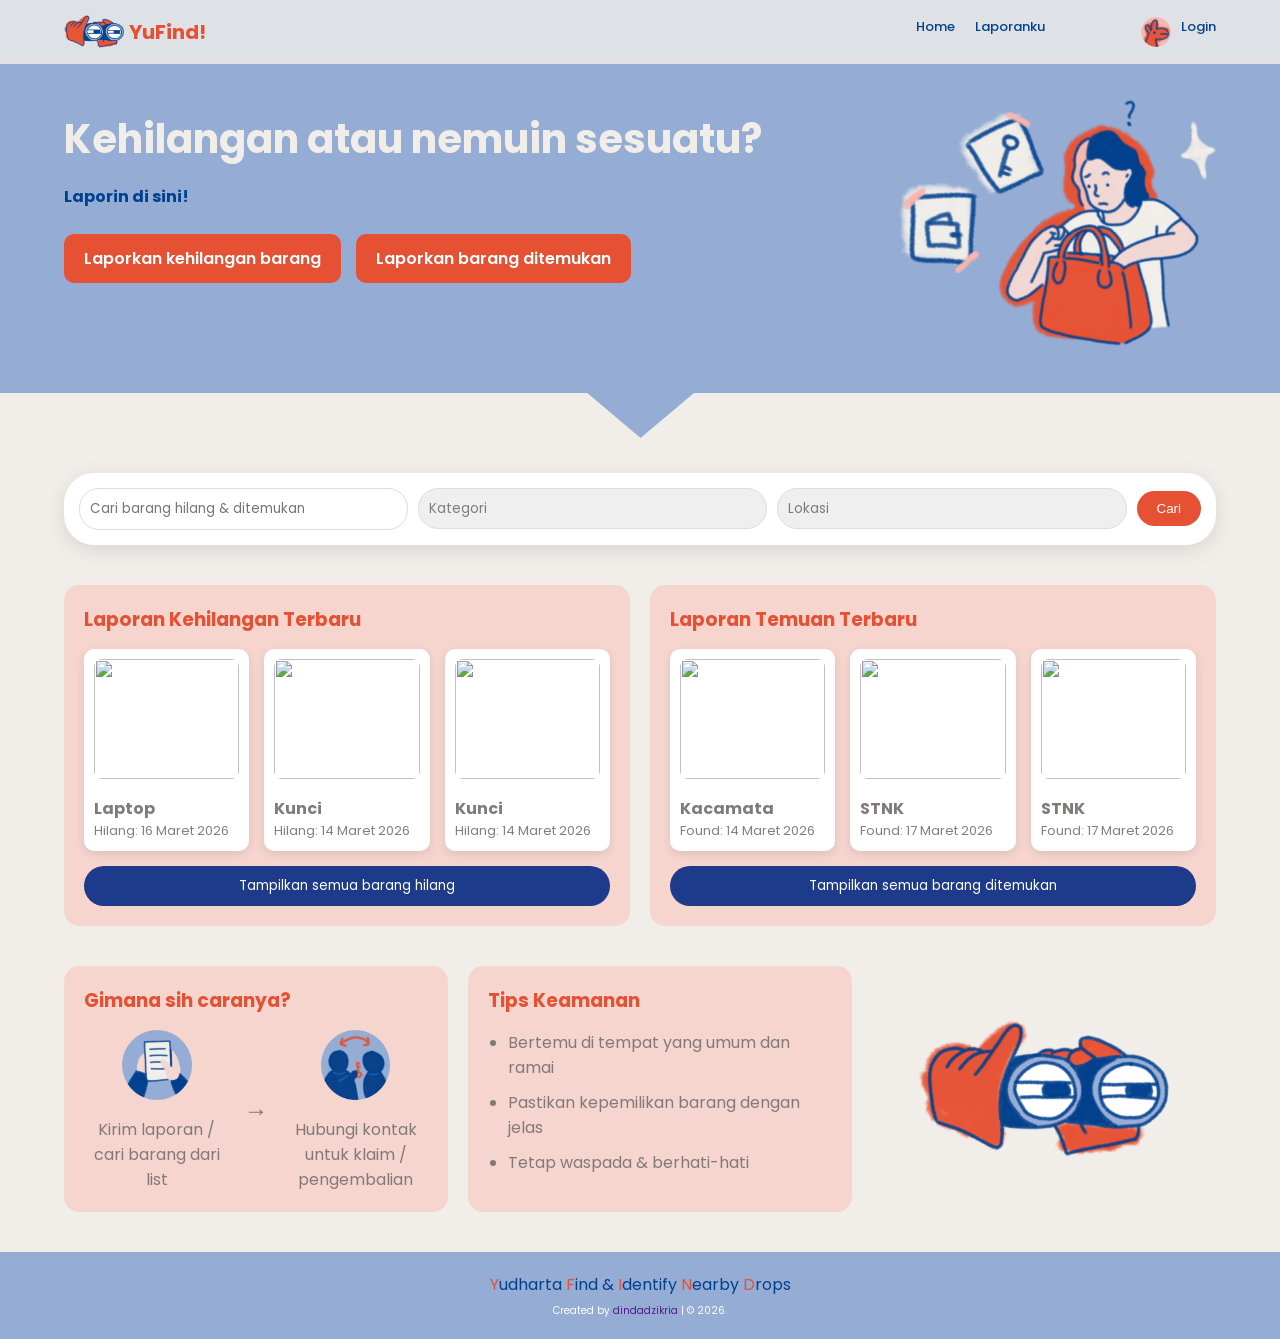
==== yufind/index.html @ 1ec73d1c "Add files via upload" ====
<!doctype html>
<html lang="id">
  <head>
    <meta charset="UTF-8" />
    <meta name="viewport" content="width=device-width, initial-scale=1.0" />
    <title>Yufind</title>

    <!-- Google Font -->
    <link
      href="https://fonts.googleapis.com/css2?family=Poppins:wght@300;400;600;700&display=swap"
      rel="stylesheet"
    />

    <!-- External CSS -->
    <link rel="stylesheet" href="css/style.css" />
  </head>
  <body>
    <!-- Navbar start -->
    <nav class="navbar">
      <div class="logo">
        <img src="img/logo.png" alt="YuFind!" />
        <span>YuFind!</span>
      </div>

      <div class="navbar-nav">
        <div class="nav-left">
          <a href="#home">Home</a>
          <a href="my-reports.html">Laporanku</a>
        </div>

        <div class="nav-right">
          <img src="img/loginpfp.png" alt="pfp" />
          <a href="login.html">Login</a>
        </div>
      </div>
    </nav>
    <!-- Navbar end -->

    <!-- HERO -->
    <section class="hero" id="home">
      <div class="container hero-wrapper">
        <div class="hero-text">
          <h1>Kehilangan atau nemuin sesuatu?</h1>
          <p>Laporin di sini!</p>

          <div class="hero-buttons">
            <a href="report-form.html" class="btn lost"
              >Laporkan kehilangan barang</a
            >
            <a href="report-form.html" class="btn found"
              >Laporkan barang ditemukan</a
            >
          </div>
        </div>

        <div class="hero-image">
          <img src="img/heroimage.png" alt="illustration" />
        </div>
      </div>
    </section>

    <div class="custom-shape-divider-top-1775707964">
      <svg
        data-name="Layer 1"
        xmlns="http://www.w3.org/2000/svg"
        viewBox="0 0 1200 120"
        preserveAspectRatio="none"
      >
        <path
          d="M649.97 0L550.03 0 599.91 54.12 649.97 0z"
          class="shape-fill"
        ></path>
      </svg>
    </div>

    <!-- SEARCH -->
    <section class="search container">
      <input type="text" placeholder="Cari barang hilang & ditemukan" />

      <select>
        <option value="" disabled selected>Kategori</option>
        <option value="lost">Hilang</option>
        <option value="found">Ditemukan</option>
      </select>

      <select>
        <option value="">Lokasi</option>
        <option value="uud">Gedung UUD 1945</option>
        <option value="nkri">Gedung NKRI</option>
        <option value="bti">Gedung BTI</option>
        <option value="nusantara">Gedung Nusantara</option>
        <option value="Parkiran">Parkiran</option>
        <option value="others">Area Lain</option>
      </select>

      <button>Cari</button>
    </section>

    <!-- PREVIEW -->
    <section class="preview container">
      <div class="box">
        <h3>Laporan Kehilangan Terbaru</h3>
        <div class="cards">
          <div class="card">
            <img src="https://via.placeholder.com/150" />
            <h4>Laptop</h4>
            <p>Hilang: 16 Maret 2026</p>
          </div>

          <div class="card">
            <img src="https://via.placeholder.com/150" />
            <h4>Kunci</h4>
            <p>Hilang: 14 Maret 2026</p>
          </div>

          <div class="card">
            <img src="https://via.placeholder.com/150" />
            <h4>Kunci</h4>
            <p>Hilang: 14 Maret 2026</p>
          </div>
        </div>

        <button class="small-btn">Tampilkan semua barang hilang</button>
      </div>

      <div class="box">
        <h3>Laporan Temuan Terbaru</h3>
        <div class="cards">
          <div class="card">
            <img src="https://via.placeholder.com/150" />
            <h4>Kacamata</h4>
            <p>Found: 14 Maret 2026</p>
          </div>

          <div class="card">
            <img src="https://via.placeholder.com/150" />
            <h4>STNK</h4>
            <p>Found: 17 Maret 2026</p>
          </div>

          <div class="card">
            <img src="https://via.placeholder.com/150" />
            <h4>STNK</h4>
            <p>Found: 17 Maret 2026</p>
          </div>
        </div>
        <button class="small-btn">Tampilkan semua barang ditemukan</button>
      </div>
    </section>

    <!-- HOW + TIPS + ILLUSTRATION WRAPPER -->
    <section class="bottom-section container">
      <!-- HOW -->
      <div class="how box">
        <h3>Gimana sih caranya?</h3>
        <div class="steps">
          <div class="step">
            <img src="img/caranya1.png" alt="" />
            <p>Kirim laporan / cari barang dari list</p>
          </div>

          <div class="arrow">→</div>

          <div class="step">
            <img src="img/caranya2.png" alt="" />
            <p>Hubungi kontak untuk klaim / pengembalian</p>
          </div>
        </div>
      </div>

      <!-- TIPS -->
      <div class="tips box">
        <h3>Tips Keamanan</h3>
        <ul>
          <li>Bertemu di tempat yang umum dan ramai</li>
          <li>Pastikan kepemilikan barang dengan jelas</li>
          <li>Tetap waspada & berhati-hati</li>
        </ul>
      </div>

      <!-- ILLUSTRATION -->
      <div class="illustration">
        <img src="img/ilustrasi.png" alt="YuFind!" />
      </div>
    </section>

    <footer>
      <div class="endtitle">
        <p>
          <span>Y</span>udharta <span>F</span>ind & <span>I</span>dentify
          <span>N</span>earby <span>D</span>rops
        </p>
      </div>

      <div class="credit">
        <p>Created by <a href="">dindadzikria</a> | &copy; 2026.</p>
      </div>
    </footer>
  </body>
</html>
---- yufind/css/style.css ----
:root {
  --primary: #95add4;
  --bg: #f1eee9;
  --other: #e65033;
  --dark: #01408d;
  --text: #807a78;
  --white: #fff;
}

/* RESET */
* {
  margin: 0;
  padding: 0;
  box-sizing: border-box;
  text-decoration: none;
}

/* BASE */
body {
  font-family: "Poppins", sans-serif;
  background-color: var(--bg);
  color: var(--text);
}

.container {
  width: 90%;
  max-width: 1200px;
  margin: auto;
}

/* ================= NAVBAR ================= */
.navbar {
  display: flex;
  justify-content: space-between;
  align-items: center;
  padding: 15px 5%;
  position: fixed;
  top: 0;
  left: 0;
  right: 0;
  z-index: 9999;
  background-color: rgba(241, 238, 233, 0.8);
  border-bottom: 1px solid #f5dfdc;
}

.logo {
  display: flex;
  align-items: center;
  gap: 5px;
}

.logo img {
  width: 60px;
  height: 33px;
  object-fit: contain;
}

.logo span {
  font-weight: 700;
  color: var(--other);
  font-size: 20px;
}

.navbar-nav {
  display: flex;
  align-items: center;
  justify-content: space-between;
  width: 300px;
  font-size: small;
}

/* kiri */
.nav-left {
  display: flex;
  gap: 20px;
}

/* kanan */
.nav-right {
  display: flex;
  align-items: center;
  gap: 10px;
}

.navbar-nav a {
  color: var(--dark);
  font-weight: 500;
}

.navbar-nav img {
  width: 30px;
  height: 30px;
  border-radius: 50%;
  object-fit: cover;
}

.navbar .navbar-nav a:hover {
  color: var(--primary);
}

.navbar .navbar-nav a::after {
  content: "";
  display: block;
  padding-bottom: 0.5rem;
  border-bottom: 0.1rem solid var(--primary);
  transform: scaleX(0);
  transition: 0.2s linear;
}

.navbar .navbar-nav a:hover::after {
  transform: scaleX(0.5);
}

.navbar .navbar-extra a {
  color: #fff;
  margin: 0 0.5rem;
}

.navbar .navbar-extra a:hover {
  color: var(--primary);
}

/* ================= HERO ================= */
.hero {
  background: var(--primary);
  padding: 60px 0;
  position: relative;
}

.hero-wrapper {
  display: flex;
  align-items: center;
  justify-content: space-between;
}

.hero-text h1 {
  font-size: 40px;
  color: var(--bg);
}

.hero-text p {
  margin: 15px 0 25px;
  color: var(--dark);
  font-weight: 700;
}

.hero-buttons {
  display: flex;
  gap: 15px;
}

.btn {
  padding: 12px 20px;
  border-radius: 10px;
  background: var(--other);
  color: var(--white);
  font-weight: 600;
  transition: 0.3s;
}

.btn:hover {
  transform: translateY(-2px);
  opacity: 0.9;
}

.hero-image img {
  width: 320px;
  margin-top: 40px;
  margin-bottom: -20px;
  max-width: 100%;
  object-fit: contain;
}

/* ================= DIVIDER ================= */
.custom-shape-divider-top-1775707964 {
  position: relative;
  top: 0;
  left: 0;
  width: 100%;
  overflow: hidden;
  line-height: 0;
}

.custom-shape-divider-top-1775707964 svg {
  position: relative;
  display: block;
  width: calc(100% + 1.3px);
  height: 100px;
}

.custom-shape-divider-top-1775707964 .shape-fill {
  fill: #95add4;
}

/* ================= SEARCH ================= */
.search {
  margin-top: -20px;
  position: relative;
  z-index: 10;
  background: var(--white);
  padding: 15px;
  border-radius: 30px;
  display: flex;
  gap: 10px;
  align-items: center;
  box-shadow: 0 5px 20px rgba(0, 0, 0, 0.1);
}

.search input,
.search select {
  padding: 10px;
  border-radius: 20px;
  border: 1px solid #ddd;
  flex: 1;
  font-family: "Poppins", sans-serif;
  color: var(--text);
}

.search button {
  padding: 10px 20px;
  background: var(--other);
  color: white;
  border-radius: 20px;
  cursor: pointer;
  border: none;
}

.search select {
  appearance: none;
  padding-right: 30px;
}

/* ================= PREVIEW ================= */
.preview {
  display: flex;
  gap: 20px;
  margin-top: 40px;
}

.box {
  background: #f6d5cf;
  padding: 20px;
  border-radius: 15px;
  flex: 1;
}

.box h3 {
  margin-bottom: 15px;
  color: var(--other);
}

/* ================= CARDS ================= */
.cards {
  display: flex;
  gap: 15px;
  flex-wrap: wrap;
}

.card {
  background: var(--white);
  border-radius: 10px;
  padding: 10px;
  width: calc(33.333% - 10px);
  box-shadow: 0 3px 10px rgba(0, 0, 0, 0.1);
  transition: 0.3s;
}

.card:hover {
  transform: translateY(-5px);
}

.card img {
  width: 100%;
  height: 120px;
  object-fit: cover;
  border-radius: 8px;
}

.card h4 {
  margin-top: 10px;
  font-size: 16px;
}

.card p {
  font-size: 13px;
  color: gray;
}

/* ================= BUTTON ================= */
.small-btn {
  margin-top: 15px;
  padding: 10px;
  background: #1e3a8a;
  color: white;
  border-radius: 20px;
  width: 100%;
  border: none;
  font-family: "Poppins", sans-serif;
}

.small-btn:hover {
  color: #95add4;
}

/* ================= BOTTOM SECTION ================= */
.bottom-section {
  display: flex;
  gap: 20px;
  margin-top: 40px;
}

.bottom-section > * {
  flex: 1;
}

/* HOW */
.how .steps {
  display: flex;
  align-items: center;
  justify-content: space-between;
  gap: 15px;
  margin-top: 15px;
}

.step {
  text-align: center;
  flex: 1;
}

.step img {
  width: 70px;
  height: 70px;
  object-fit: contain;
  margin-bottom: 10px;
}

.arrow {
  font-size: 24px;
  font-weight: bold;
}

/* TIPS */
.tips ul {
  margin-top: 15px;
  padding-left: 20px;
}

.tips li {
  margin-bottom: 10px;
}

/* ILLUSTRATION */
.illustration {
  display: flex;
  align-items: center;
  justify-content: center;
}

.illustration img {
  width: 250px;
  object-fit: contain;
}

/* ================= FOOTER ================= */
footer {
  text-align: center;
  padding: 20px;
  background: var(--primary);
  color: white;
  margin-top: 40px;
}
.endtitle {
  margin-bottom: 6px;
  color: var(--dark);
}
.endtitle span {
  color: var(--other);
}
.credit p {
  color: white;
  font-size: 10px;
}

/* ================= RESPONSIVE ================= */
@media (max-width: 768px) {
  .hero-wrapper {
    flex-direction: column;
    text-align: center;
  }

  .preview {
    flex-direction: column;
  }

  .card {
    width: 100%;
  }

  .search {
    flex-direction: column;
  }

  .bottom-section {
    flex-direction: column;
  }

  .how .steps {
    flex-direction: column;
  }

  .arrow {
    display: none;
  }
}
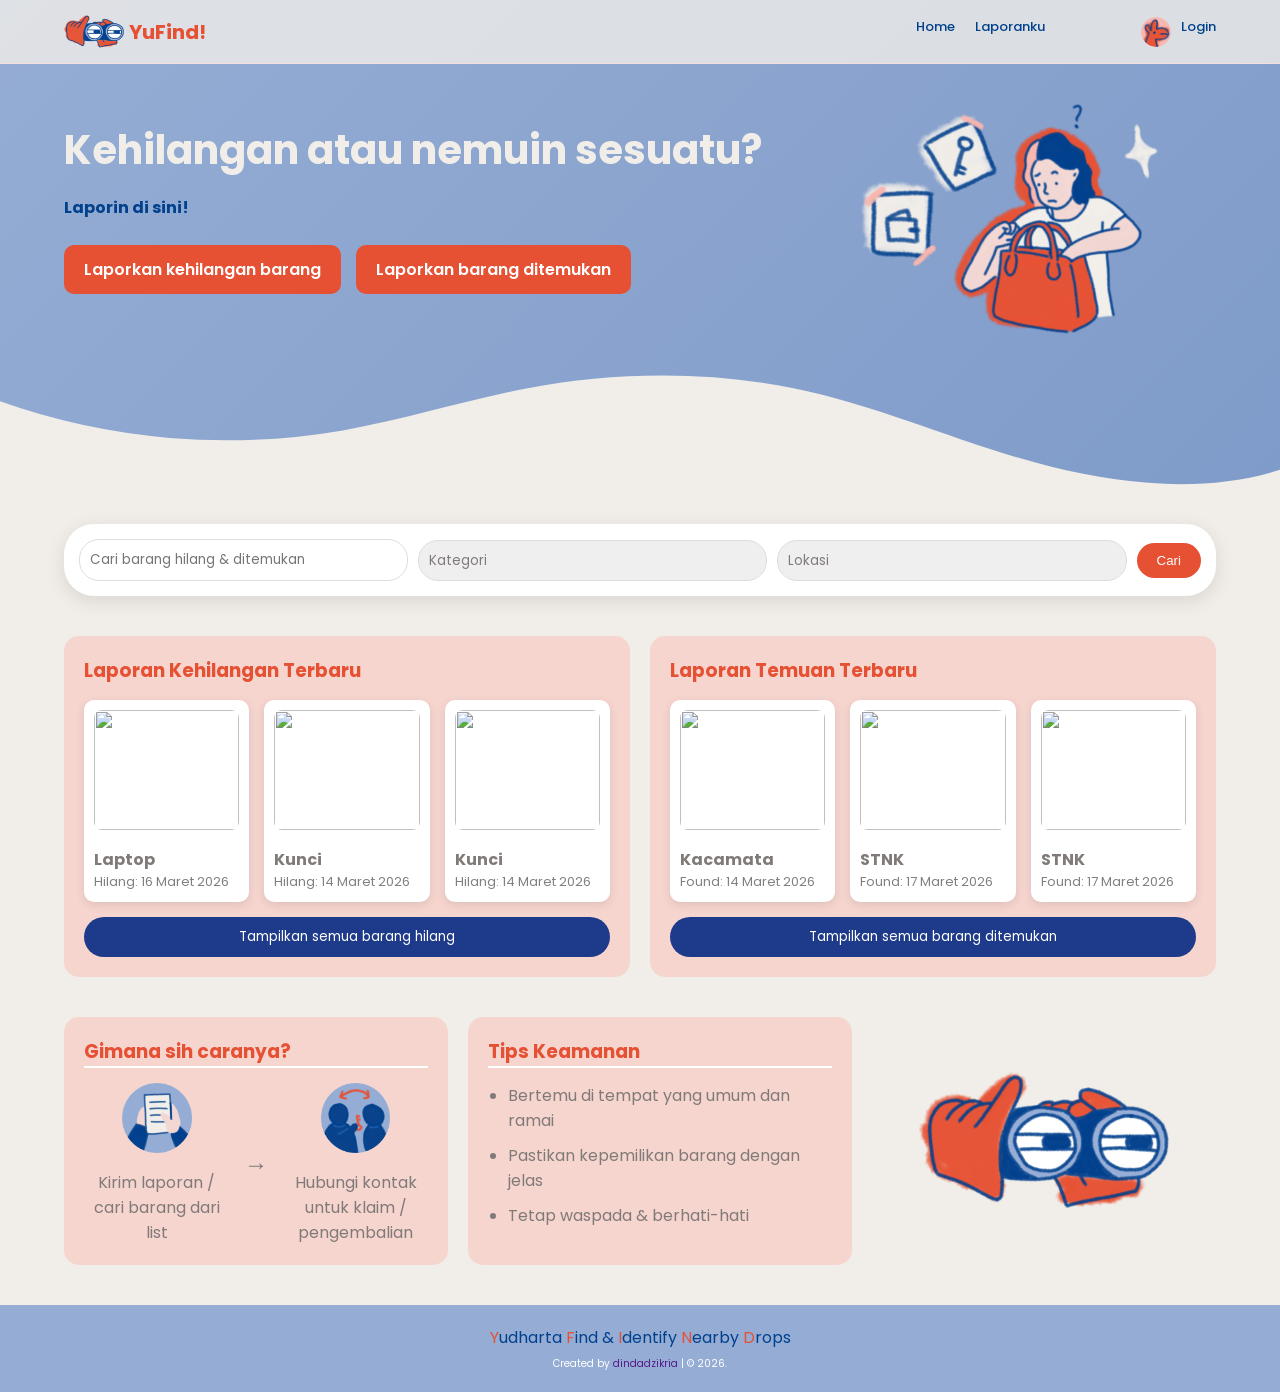
==== commit eac63af5: "Add files via upload" ====
--- a/yufind/index.html
+++ b/yufind/index.html
@@ -3,15 +3,13 @@
   <head>
     <meta charset="UTF-8" />
     <meta name="viewport" content="width=device-width, initial-scale=1.0" />
-    <title>Yufind</title>
-
-    <!-- Google Font -->
+    <title>Yufind!</title>
+
     <link
       href="https://fonts.googleapis.com/css2?family=Poppins:wght@300;400;600;700&display=swap"
       rel="stylesheet"
     />
 
-    <!-- External CSS -->
     <link rel="stylesheet" href="css/style.css" />
   </head>
   <body>
@@ -19,7 +17,7 @@
     <nav class="navbar">
       <div class="logo">
         <img src="img/logo.png" alt="YuFind!" />
-        <span>YuFind!</span>
+        <a href="index.html">YuFind!</a>
       </div>
 
       <div class="navbar-nav">
@@ -30,7 +28,7 @@
 
         <div class="nav-right">
           <img src="img/loginpfp.png" alt="pfp" />
-          <a href="login.html">Login</a>
+          <a href="pages/login.html">Login</a>
         </div>
       </div>
     </nav>
@@ -44,12 +42,12 @@
           <p>Laporin di sini!</p>
 
           <div class="hero-buttons">
-            <a href="report-form.html" class="btn lost"
-              >Laporkan kehilangan barang</a
-            >
-            <a href="report-form.html" class="btn found"
-              >Laporkan barang ditemukan</a
-            >
+            <a href="pages/report-form.html?type=lost" class="btn lost"
+              >Laporkan kehilangan barang
+            </a>
+            <a href="pages/report-form.html?type=found" class="btn found"
+              >Laporkan barang ditemukan
+            </a>
           </div>
         </div>
 
@@ -57,43 +55,48 @@
           <img src="img/heroimage.png" alt="illustration" />
         </div>
       </div>
-    </section>
-
-    <div class="custom-shape-divider-top-1775707964">
-      <svg
-        data-name="Layer 1"
-        xmlns="http://www.w3.org/2000/svg"
-        viewBox="0 0 1200 120"
-        preserveAspectRatio="none"
-      >
-        <path
-          d="M649.97 0L550.03 0 599.91 54.12 649.97 0z"
-          class="shape-fill"
-        ></path>
-      </svg>
-    </div>
+
+      <!-- section -->
+      <div class="custom-shape-divider-bottom-1776860320">
+        <svg
+          data-name="Layer 1"
+          xmlns="http://www.w3.org/2000/svg"
+          viewBox="0 0 1200 120"
+          preserveAspectRatio="none"
+        >
+          <path
+            d="M985.66,92.83C906.67,72,823.78,31,743.84,14.19c-82.26-17.34-168.06-16.33-250.45.39-57.84,11.73-114,31.07-172,41.86A600.21,600.21,0,0,1,0,27.35V120H1200V95.8C1132.19,118.92,1055.71,111.31,985.66,92.83Z"
+            class="shape-fill"
+          ></path>
+        </svg>
+      </div>
+    </section>
 
     <!-- SEARCH -->
     <section class="search container">
-      <input type="text" placeholder="Cari barang hilang & ditemukan" />
-
-      <select>
-        <option value="" disabled selected>Kategori</option>
+      <input
+        type="text"
+        id="keyword"
+        placeholder="Cari barang hilang & ditemukan"
+      />
+
+      <select id="kategori">
+        <option value="">Kategori</option>
         <option value="lost">Hilang</option>
         <option value="found">Ditemukan</option>
       </select>
 
-      <select>
+      <select id="lokasi">
         <option value="">Lokasi</option>
         <option value="uud">Gedung UUD 1945</option>
         <option value="nkri">Gedung NKRI</option>
         <option value="bti">Gedung BTI</option>
         <option value="nusantara">Gedung Nusantara</option>
-        <option value="Parkiran">Parkiran</option>
+        <option value="parkiran">Parkiran</option>
         <option value="others">Area Lain</option>
       </select>
 
-      <button>Cari</button>
+      <button id="btnCari" type="button">Cari</button>
     </section>
 
     <!-- PREVIEW -->
@@ -197,4 +200,5 @@
       </div>
     </footer>
   </body>
+  <script src="js/script.js"></script>
 </html>
--- a/yufind/css/style.css
+++ b/yufind/css/style.css
@@ -55,7 +55,7 @@
   object-fit: contain;
 }
 
-.logo span {
+.logo a {
   font-weight: 700;
   color: var(--other);
   font-size: 20px;
@@ -122,15 +122,22 @@
 
 /* ================= HERO ================= */
 .hero {
-  background: var(--primary);
-  padding: 60px 0;
+  background: linear-gradient(135deg, #95add4, #7f9bc9);
+  padding: 120px 0 200px;
   position: relative;
+  overflow: hidden;
 }
 
 .hero-wrapper {
   display: flex;
   align-items: center;
   justify-content: space-between;
+  position: relative;
+}
+
+.hero-text {
+  position: relative;
+  z-index: 3;
 }
 
 .hero-text h1 {
@@ -163,40 +170,45 @@
   opacity: 0.9;
 }
 
+.hero-image {
+  position: absolute;
+  right: 5%;
+  bottom: -40px;
+  z-index: 3;
+}
+
 .hero-image img {
-  width: 320px;
-  margin-top: 40px;
-  margin-bottom: -20px;
-  max-width: 100%;
-  object-fit: contain;
+  width: 300px;
+  display: block;
 }
 
 /* ================= DIVIDER ================= */
-.custom-shape-divider-top-1775707964 {
-  position: relative;
-  top: 0;
+.custom-shape-divider-bottom-1776860320 {
+  position: absolute;
+  bottom: 0px;
   left: 0;
   width: 100%;
   overflow: hidden;
   line-height: 0;
-}
-
-.custom-shape-divider-top-1775707964 svg {
-  position: relative;
+  z-index: 1;
+}
+
+.custom-shape-divider-bottom-1776860320 svg {
   display: block;
-  width: calc(100% + 1.3px);
-  height: 100px;
-}
-
-.custom-shape-divider-top-1775707964 .shape-fill {
-  fill: #95add4;
+  width: 100%;
+  height: 120px;
+  transform: none;
+}
+
+.custom-shape-divider-bottom-1776860320 .shape-fill {
+  fill: var(--bg);
 }
 
 /* ================= SEARCH ================= */
 .search {
-  margin-top: -20px;
+  margin-top: 30px;
   position: relative;
-  z-index: 10;
+  z-index: 5;
   background: var(--white);
   padding: 15px;
   border-radius: 30px;
@@ -339,6 +351,10 @@
   font-weight: bold;
 }
 
+.how h3 {
+  border-bottom: 2px solid #fff;
+}
+
 /* TIPS */
 .tips ul {
   margin-top: 15px;
@@ -347,6 +363,10 @@
 
 .tips li {
   margin-bottom: 10px;
+}
+
+.tips h3 {
+  border-bottom: 2px solid #fff;
 }
 
 /* ILLUSTRATION */
@@ -412,3 +432,184 @@
     display: none;
   }
 }
+
+/* ================= AUTH (LOGIN & REGISTER) ================= */
+.auth {
+  display: flex;
+  justify-content: center;
+  align-items: center;
+  min-height: 100vh;
+  padding-top: 100px;
+  background: #f6d5cf;
+}
+
+.auth::before {
+  content: "";
+  position: absolute;
+  width: 300px;
+  height: 300px;
+  background: #e65033;
+  border-radius: 50%;
+  top: -80px;
+  left: -80px;
+  opacity: 0.2;
+}
+
+.auth::after {
+  content: "";
+  position: absolute;
+  width: 250px;
+  height: 250px;
+  background: #01408d;
+  border-radius: 50%;
+  bottom: -80px;
+  right: -80px;
+  opacity: 0.2;
+}
+
+.auth-container {
+  background: var(--white);
+  padding: 30px;
+  border-radius: 15px;
+  width: 100%;
+  max-width: 400px;
+  box-shadow: 0 5px 25px rgba(0, 0, 0, 0.1);
+  text-align: center;
+}
+
+.auth-container h2 {
+  margin-bottom: 20px;
+  color: var(--dark);
+}
+
+.input-group {
+  text-align: left;
+  margin-bottom: 15px;
+}
+
+.input-group label {
+  font-size: 14px;
+  font-weight: 500;
+  color: var(--dark);
+}
+
+.input-group input {
+  width: 100%;
+  padding: 10px;
+  margin-top: 5px;
+  border-radius: 10px;
+  border: 1px solid #ddd;
+  font-family: "Poppins", sans-serif;
+}
+
+.btn-auth {
+  width: 100%;
+  padding: 12px;
+  margin-top: 10px;
+  background: var(--other);
+  color: white;
+  border: none;
+  border-radius: 10px;
+  font-weight: 600;
+  cursor: pointer;
+  transition: 0.3s;
+}
+
+.btn-auth:hover {
+  opacity: 0.9;
+  transform: translateY(-2px);
+}
+
+.auth-switch {
+  margin-top: 15px;
+  font-size: 14px;
+}
+
+.auth-switch a {
+  color: var(--other);
+  font-weight: 600;
+}
+
+.auth-container.register h2 {
+  color: var(--other);
+}
+
+/* ================= FORM PAGE ================= */
+.form-section {
+  margin-top: 120px;
+  margin-bottom: 50px;
+}
+
+.form-section h2 {
+  text-align: center;
+  margin-bottom: 25px;
+  color: var(--dark);
+}
+
+.report-form {
+  background: white;
+  padding: 25px;
+  border-radius: 15px;
+  box-shadow: 0 5px 20px rgba(0, 0, 0, 0.1);
+}
+
+/* group */
+.form-group {
+  display: flex;
+  flex-direction: column;
+  margin-bottom: 15px;
+}
+
+.form-group label {
+  margin-bottom: 5px;
+  font-weight: 500;
+}
+
+.form-group input,
+.form-group textarea,
+.form-group select {
+  padding: 10px;
+  border-radius: 10px;
+  border: 1px solid #ddd;
+  font-family: "Poppins", sans-serif;
+}
+
+textarea {
+  resize: none;
+  height: 100px;
+}
+
+/* row (lokasi + tanggal) */
+.form-row {
+  display: flex;
+  gap: 15px;
+}
+
+.form-row .form-group {
+  flex: 1;
+}
+
+/* button */
+.submit-btn {
+  width: 100%;
+  padding: 12px;
+  background: var(--other);
+  color: white;
+  border: none;
+  border-radius: 10px;
+  font-weight: 600;
+  cursor: pointer;
+  transition: 0.3s;
+}
+
+.submit-btn:hover {
+  opacity: 0.9;
+  transform: translateY(-2px);
+}
+
+/* responsive */
+@media (max-width: 768px) {
+  .form-row {
+    flex-direction: column;
+  }
+}
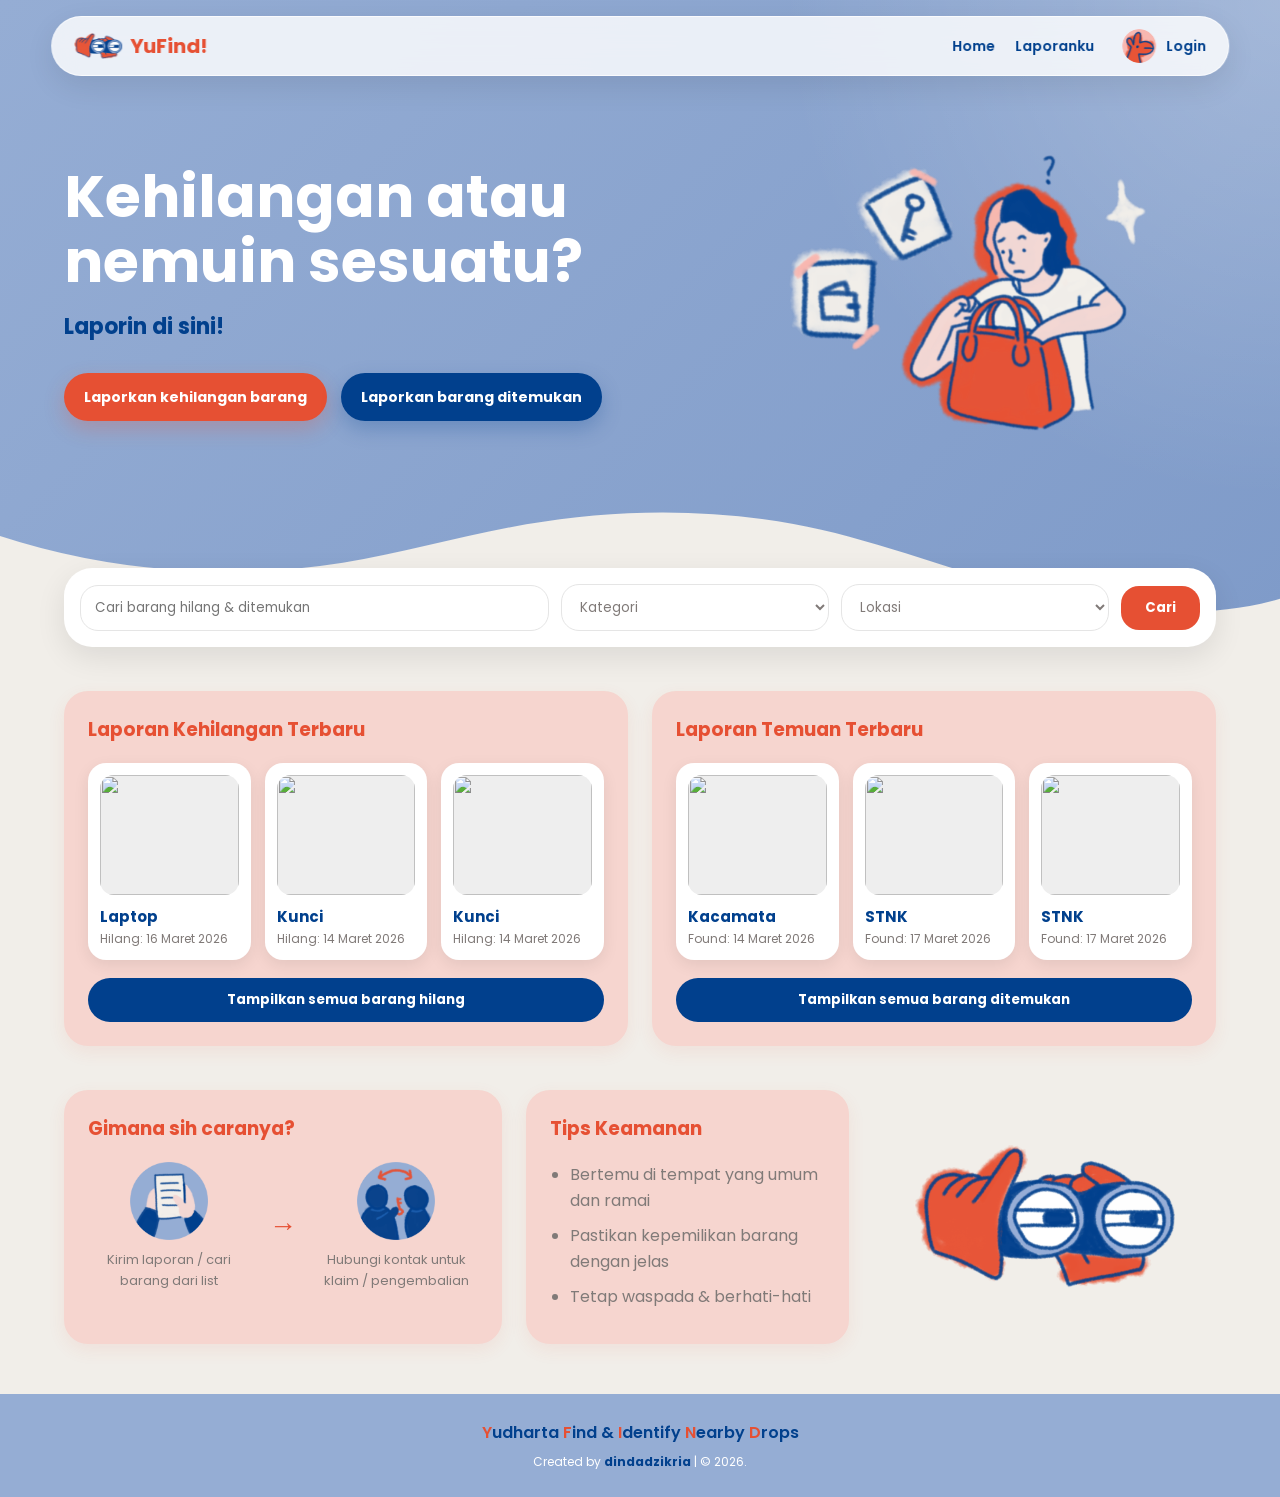
==== commit 5e477d0c: "Add files via upload" ====
--- a/yufind/index.html
+++ b/yufind/index.html
@@ -14,24 +14,8 @@
   </head>
   <body>
     <!-- Navbar start -->
-    <nav class="navbar">
-      <div class="logo">
-        <img src="img/logo.png" alt="YuFind!" />
-        <a href="index.html">YuFind!</a>
-      </div>
+    <div id="navbar-container"></div>
 
-      <div class="navbar-nav">
-        <div class="nav-left">
-          <a href="#home">Home</a>
-          <a href="my-reports.html">Laporanku</a>
-        </div>
-
-        <div class="nav-right">
-          <img src="img/loginpfp.png" alt="pfp" />
-          <a href="pages/login.html">Login</a>
-        </div>
-      </div>
-    </nav>
     <!-- Navbar end -->
 
     <!-- HERO -->
@@ -199,6 +183,6 @@
         <p>Created by <a href="">dindadzikria</a> | &copy; 2026.</p>
       </div>
     </footer>
+    <script src="js/script.js"></script>
   </body>
-  <script src="js/script.js"></script>
 </html>
--- a/yufind/css/style.css
+++ b/yufind/css/style.css
@@ -1,13 +1,15 @@
 :root {
   --primary: #95add4;
+  --primary-dark: #7f9bc9;
   --bg: #f1eee9;
+  --soft: #f6d5cf;
   --other: #e65033;
   --dark: #01408d;
   --text: #807a78;
-  --white: #fff;
-}
-
-/* RESET */
+  --white: #ffffff;
+  --shadow: 0 10px 30px rgba(0, 0, 0, 0.09);
+}
+
 * {
   margin: 0;
   padding: 0;
@@ -15,177 +17,211 @@
   text-decoration: none;
 }
 
-/* BASE */
+html {
+  scroll-behavior: smooth;
+}
+
 body {
   font-family: "Poppins", sans-serif;
   background-color: var(--bg);
   color: var(--text);
+  line-height: 1.6;
+}
+
+img {
+  max-width: 100%;
+  display: block;
+}
+
+button,
+input,
+select,
+textarea {
+  font-family: inherit;
+}
+
+button {
+  cursor: pointer;
 }
 
 .container {
-  width: 90%;
-  max-width: 1200px;
-  margin: auto;
+  width: min(90%, 1200px);
+  margin-inline: auto;
 }
 
 /* ================= NAVBAR ================= */
 .navbar {
-  display: flex;
+  width: min(92%, 1200px);
+  position: fixed;
+  top: 16px;
+  left: 50%;
+  transform: translateX(-50%);
+  z-index: 9999;
+
+  display: flex;
+  align-items: center;
   justify-content: space-between;
-  align-items: center;
-  padding: 15px 5%;
-  position: fixed;
-  top: 0;
-  left: 0;
-  right: 0;
-  z-index: 9999;
-  background-color: rgba(241, 238, 233, 0.8);
-  border-bottom: 1px solid #f5dfdc;
+  gap: 24px;
+
+  padding: 12px 22px;
+  background: rgba(255, 255, 255, 0.82);
+  backdrop-filter: blur(12px);
+  border: 1px solid rgba(255, 255, 255, 0.7);
+  border-radius: 999px;
+  box-shadow: var(--shadow);
 }
 
 .logo {
   display: flex;
   align-items: center;
-  gap: 5px;
+  gap: 8px;
+  flex-shrink: 0;
 }
 
 .logo img {
-  width: 60px;
-  height: 33px;
+  width: 48px;
+  height: 34px;
   object-fit: contain;
 }
 
 .logo a {
+  font-size: 20px;
   font-weight: 700;
   color: var(--other);
-  font-size: 20px;
 }
 
 .navbar-nav {
   display: flex;
   align-items: center;
-  justify-content: space-between;
-  width: 300px;
-  font-size: small;
-}
-
-/* kiri */
+  gap: 28px;
+}
+
+.navbar-nav a,
+.nav-right a {
+  color: var(--dark);
+  font-size: 14px;
+  font-weight: 600;
+  transition: 0.2s ease;
+}
+
+.navbar-nav a:hover,
+.nav-right a:hover {
+  color: var(--other);
+}
+
 .nav-left {
   display: flex;
   gap: 20px;
 }
 
-/* kanan */
 .nav-right {
   display: flex;
   align-items: center;
   gap: 10px;
-}
-
-.navbar-nav a {
-  color: var(--dark);
-  font-weight: 500;
-}
-
-.navbar-nav img {
-  width: 30px;
-  height: 30px;
+  flex-shrink: 0;
+}
+
+.nav-right img {
+  width: 34px;
+  height: 34px;
   border-radius: 50%;
   object-fit: cover;
 }
 
-.navbar .navbar-nav a:hover {
-  color: var(--primary);
-}
-
-.navbar .navbar-nav a::after {
-  content: "";
-  display: block;
-  padding-bottom: 0.5rem;
-  border-bottom: 0.1rem solid var(--primary);
-  transform: scaleX(0);
-  transition: 0.2s linear;
-}
-
-.navbar .navbar-nav a:hover::after {
-  transform: scaleX(0.5);
-}
-
-.navbar .navbar-extra a {
-  color: #fff;
-  margin: 0 0.5rem;
-}
-
-.navbar .navbar-extra a:hover {
-  color: var(--primary);
-}
-
 /* ================= HERO ================= */
 .hero {
-  background: linear-gradient(135deg, #95add4, #7f9bc9);
-  padding: 120px 0 200px;
+  min-height: 620px;
+  padding: 155px 0 180px;
   position: relative;
   overflow: hidden;
+  background:
+    radial-gradient(
+      circle at top right,
+      rgba(255, 255, 255, 0.25),
+      transparent 35%
+    ),
+    linear-gradient(135deg, var(--primary), var(--primary-dark));
 }
 
 .hero-wrapper {
-  display: flex;
-  align-items: center;
-  justify-content: space-between;
-  position: relative;
-}
-
-.hero-text {
+  display: grid;
+  grid-template-columns: 1.1fr 0.9fr;
+  align-items: center;
+  gap: 40px;
   position: relative;
   z-index: 3;
 }
 
 .hero-text h1 {
-  font-size: 40px;
-  color: var(--bg);
+  max-width: 620px;
+  font-size: clamp(34px, 5vw, 58px);
+  line-height: 1.12;
+  color: var(--white);
+  margin-bottom: 14px;
 }
 
 .hero-text p {
-  margin: 15px 0 25px;
-  color: var(--dark);
-  font-weight: 700;
+  color: var(--dark);
+  font-size: 22px;
+  font-weight: 700;
+  margin-bottom: 28px;
 }
 
 .hero-buttons {
   display: flex;
-  gap: 15px;
+  flex-wrap: wrap;
+  gap: 14px;
 }
 
 .btn {
-  padding: 12px 20px;
-  border-radius: 10px;
+  display: inline-flex;
+  align-items: center;
+  justify-content: center;
+  padding: 13px 20px;
+  border-radius: 999px;
   background: var(--other);
   color: var(--white);
-  font-weight: 600;
-  transition: 0.3s;
+  font-size: 14px;
+  font-weight: 700;
+  box-shadow: 0 8px 20px rgba(230, 80, 51, 0.25);
+  transition: 0.2s ease;
+}
+
+.btn.found {
+  background: var(--dark);
+  box-shadow: 0 8px 20px rgba(1, 64, 141, 0.25);
 }
 
 .btn:hover {
-  transform: translateY(-2px);
-  opacity: 0.9;
+  transform: translateY(-3px);
+  opacity: 0.92;
 }
 
 .hero-image {
-  position: absolute;
-  right: 5%;
-  bottom: -40px;
-  z-index: 3;
+  display: flex;
+  justify-content: center;
 }
 
 .hero-image img {
-  width: 300px;
-  display: block;
+  width: min(360px, 100%);
+  animation: float 3.5s ease-in-out infinite;
+}
+
+@keyframes float {
+  0%,
+  100% {
+    transform: translateY(0);
+  }
+
+  50% {
+    transform: translateY(-12px);
+  }
 }
 
 /* ================= DIVIDER ================= */
 .custom-shape-divider-bottom-1776860320 {
   position: absolute;
-  bottom: 0px;
+  bottom: -1px;
   left: 0;
   width: 100%;
   overflow: hidden;
@@ -196,8 +232,7 @@
 .custom-shape-divider-bottom-1776860320 svg {
   display: block;
   width: 100%;
-  height: 120px;
-  transform: none;
+  height: 110px;
 }
 
 .custom-shape-divider-bottom-1776860320 .shape-fill {
@@ -206,75 +241,80 @@
 
 /* ================= SEARCH ================= */
 .search {
-  margin-top: 30px;
+  margin-top: -52px;
   position: relative;
   z-index: 5;
+
   background: var(--white);
-  padding: 15px;
-  border-radius: 30px;
-  display: flex;
-  gap: 10px;
-  align-items: center;
-  box-shadow: 0 5px 20px rgba(0, 0, 0, 0.1);
+  padding: 16px;
+  border-radius: 28px;
+
+  display: grid;
+  grid-template-columns: 1.4fr 0.8fr 0.8fr auto;
+  gap: 12px;
+  align-items: center;
+
+  box-shadow: var(--shadow);
 }
 
 .search input,
 .search select {
-  padding: 10px;
-  border-radius: 20px;
-  border: 1px solid #ddd;
-  flex: 1;
-  font-family: "Poppins", sans-serif;
+  width: 100%;
+  padding: 12px 14px;
+  border-radius: 18px;
+  border: 1px solid #e5e5e5;
+  outline: none;
   color: var(--text);
+  background: #fff;
+}
+
+.search input:focus,
+.search select:focus {
+  border-color: var(--primary);
 }
 
 .search button {
-  padding: 10px 20px;
+  padding: 12px 24px;
   background: var(--other);
   color: white;
-  border-radius: 20px;
-  cursor: pointer;
+  border-radius: 18px;
   border: none;
-}
-
-.search select {
-  appearance: none;
-  padding-right: 30px;
+  font-weight: 700;
 }
 
 /* ================= PREVIEW ================= */
 .preview {
-  display: flex;
-  gap: 20px;
-  margin-top: 40px;
+  display: grid;
+  grid-template-columns: repeat(2, 1fr);
+  gap: 24px;
+  margin-top: 44px;
 }
 
 .box {
-  background: #f6d5cf;
-  padding: 20px;
-  border-radius: 15px;
-  flex: 1;
+  background: var(--soft);
+  padding: 24px;
+  border-radius: 24px;
+  box-shadow: 0 6px 18px rgba(230, 80, 51, 0.08);
 }
 
 .box h3 {
-  margin-bottom: 15px;
+  margin-bottom: 18px;
   color: var(--other);
 }
 
 /* ================= CARDS ================= */
 .cards {
-  display: flex;
-  gap: 15px;
-  flex-wrap: wrap;
+  display: grid;
+  grid-template-columns: repeat(3, 1fr);
+  gap: 14px;
 }
 
 .card {
   background: var(--white);
-  border-radius: 10px;
-  padding: 10px;
-  width: calc(33.333% - 10px);
-  box-shadow: 0 3px 10px rgba(0, 0, 0, 0.1);
-  transition: 0.3s;
+  border-radius: 18px;
+  padding: 12px;
+  box-shadow: 0 5px 16px rgba(0, 0, 0, 0.08);
+  transition: 0.2s ease;
 }
 
 .card:hover {
@@ -285,53 +325,52 @@
   width: 100%;
   height: 120px;
   object-fit: cover;
-  border-radius: 8px;
+  border-radius: 14px;
+  background: #eee;
 }
 
 .card h4 {
   margin-top: 10px;
-  font-size: 16px;
+  font-size: 15px;
+  color: var(--dark);
 }
 
 .card p {
-  font-size: 13px;
-  color: gray;
-}
-
-/* ================= BUTTON ================= */
+  font-size: 12px;
+  color: var(--text);
+}
+
 .small-btn {
-  margin-top: 15px;
-  padding: 10px;
-  background: #1e3a8a;
+  margin-top: 18px;
+  padding: 12px 16px;
+  background: var(--dark);
   color: white;
-  border-radius: 20px;
+  border-radius: 999px;
   width: 100%;
   border: none;
-  font-family: "Poppins", sans-serif;
+  font-weight: 700;
+  transition: 0.2s ease;
 }
 
 .small-btn:hover {
-  color: #95add4;
+  opacity: 0.9;
+  transform: translateY(-2px);
 }
 
 /* ================= BOTTOM SECTION ================= */
 .bottom-section {
-  display: flex;
-  gap: 20px;
-  margin-top: 40px;
-}
-
-.bottom-section > * {
-  flex: 1;
-}
-
-/* HOW */
+  display: grid;
+  grid-template-columns: 1.15fr 0.85fr 0.9fr;
+  gap: 24px;
+  margin-top: 44px;
+  align-items: stretch;
+}
+
 .how .steps {
   display: flex;
   align-items: center;
-  justify-content: space-between;
-  gap: 15px;
-  margin-top: 15px;
+  gap: 18px;
+  margin-top: 18px;
 }
 
 .step {
@@ -340,24 +379,24 @@
 }
 
 .step img {
-  width: 70px;
-  height: 70px;
+  width: 78px;
+  height: 78px;
   object-fit: contain;
-  margin-bottom: 10px;
+  margin: 0 auto 10px;
+}
+
+.step p {
+  font-size: 13px;
 }
 
 .arrow {
-  font-size: 24px;
-  font-weight: bold;
-}
-
-.how h3 {
-  border-bottom: 2px solid #fff;
-}
-
-/* TIPS */
+  font-size: 28px;
+  font-weight: 700;
+  color: var(--other);
+}
+
 .tips ul {
-  margin-top: 15px;
+  margin-top: 16px;
   padding-left: 20px;
 }
 
@@ -365,11 +404,6 @@
   margin-bottom: 10px;
 }
 
-.tips h3 {
-  border-bottom: 2px solid #fff;
-}
-
-/* ILLUSTRATION */
 .illustration {
   display: flex;
   align-items: center;
@@ -377,166 +411,153 @@
 }
 
 .illustration img {
-  width: 250px;
-  object-fit: contain;
+  width: min(260px, 100%);
 }
 
 /* ================= FOOTER ================= */
 footer {
   text-align: center;
-  padding: 20px;
+  padding: 26px 16px;
   background: var(--primary);
   color: white;
-  margin-top: 40px;
-}
+  margin-top: 50px;
+}
+
 .endtitle {
   margin-bottom: 6px;
   color: var(--dark);
-}
+  font-weight: 600;
+}
+
 .endtitle span {
   color: var(--other);
 }
+
 .credit p {
   color: white;
-  font-size: 10px;
-}
-
-/* ================= RESPONSIVE ================= */
-@media (max-width: 768px) {
-  .hero-wrapper {
-    flex-direction: column;
-    text-align: center;
-  }
-
-  .preview {
-    flex-direction: column;
-  }
-
-  .card {
-    width: 100%;
-  }
-
-  .search {
-    flex-direction: column;
-  }
-
-  .bottom-section {
-    flex-direction: column;
-  }
-
-  .how .steps {
-    flex-direction: column;
-  }
-
-  .arrow {
-    display: none;
-  }
-}
-
-/* ================= AUTH (LOGIN & REGISTER) ================= */
+  font-size: 12px;
+}
+
+.credit a {
+  color: var(--dark);
+  font-weight: 700;
+}
+
+/* ================= AUTH ================= */
 .auth {
+  position: relative;
+  overflow: hidden;
   display: flex;
   justify-content: center;
   align-items: center;
   min-height: 100vh;
-  padding-top: 100px;
-  background: #f6d5cf;
-}
-
-.auth::before {
-  content: "";
-  position: absolute;
-  width: 300px;
-  height: 300px;
-  background: #e65033;
-  border-radius: 50%;
-  top: -80px;
-  left: -80px;
-  opacity: 0.2;
-}
-
+
+  padding: 130px 20px 50px;
+  background: var(--soft);
+}
+
+.auth::before,
 .auth::after {
   content: "";
   position: absolute;
+  border-radius: 50%;
+  opacity: 0.18;
+}
+
+.auth::before {
+  width: 300px;
+  height: 300px;
+  background: var(--other);
+  top: -80px;
+  left: -80px;
+}
+
+.auth::after {
   width: 250px;
   height: 250px;
-  background: #01408d;
-  border-radius: 50%;
+  background: var(--dark);
   bottom: -80px;
   right: -80px;
-  opacity: 0.2;
 }
 
 .auth-container {
+  position: relative;
+  z-index: 2;
   background: var(--white);
-  padding: 30px;
-  border-radius: 15px;
+  padding: 32px;
+  border-radius: 24px;
   width: 100%;
-  max-width: 400px;
-  box-shadow: 0 5px 25px rgba(0, 0, 0, 0.1);
+  max-width: 420px;
+  box-shadow: var(--shadow);
   text-align: center;
 }
 
 .auth-container h2 {
-  margin-bottom: 20px;
+  margin-bottom: 22px;
   color: var(--dark);
 }
 
 .input-group {
   text-align: left;
-  margin-bottom: 15px;
+  margin-bottom: 16px;
 }
 
 .input-group label {
+  display: block;
+  margin-bottom: 6px;
   font-size: 14px;
-  font-weight: 500;
+  font-weight: 600;
   color: var(--dark);
 }
 
 .input-group input {
   width: 100%;
-  padding: 10px;
-  margin-top: 5px;
-  border-radius: 10px;
+  padding: 12px 14px;
+  border-radius: 14px;
   border: 1px solid #ddd;
-  font-family: "Poppins", sans-serif;
+  outline: none;
+}
+
+.input-group input:focus {
+  border-color: var(--primary);
 }
 
 .btn-auth {
   width: 100%;
-  padding: 12px;
-  margin-top: 10px;
+  padding: 13px;
+  margin-top: 8px;
   background: var(--other);
   color: white;
   border: none;
-  border-radius: 10px;
-  font-weight: 600;
-  cursor: pointer;
-  transition: 0.3s;
+  border-radius: 14px;
+  font-weight: 700;
+  transition: 0.2s ease;
 }
 
 .btn-auth:hover {
-  opacity: 0.9;
+  opacity: 0.92;
   transform: translateY(-2px);
 }
 
 .auth-switch {
-  margin-top: 15px;
+  margin-top: 16px;
   font-size: 14px;
 }
 
 .auth-switch a {
   color: var(--other);
-  font-weight: 600;
-}
-
-.auth-container.register h2 {
-  color: var(--other);
+  font-weight: 700;
+}
+
+.message {
+  margin-top: 12px;
+  font-size: 14px;
+  text-align: center;
 }
 
 /* ================= FORM PAGE ================= */
 .form-section {
-  margin-top: 120px;
+  padding-top: 130px;
   margin-bottom: 50px;
 }
 
@@ -547,69 +568,377 @@
 }
 
 .report-form {
+  max-width: 850px;
+  margin-inline: auto;
   background: white;
-  padding: 25px;
-  border-radius: 15px;
-  box-shadow: 0 5px 20px rgba(0, 0, 0, 0.1);
-}
-
-/* group */
+  padding: 28px;
+  border-radius: 24px;
+  box-shadow: var(--shadow);
+}
+
 .form-group {
   display: flex;
   flex-direction: column;
-  margin-bottom: 15px;
+  margin-bottom: 16px;
 }
 
 .form-group label {
-  margin-bottom: 5px;
-  font-weight: 500;
+  margin-bottom: 6px;
+  font-weight: 600;
+  color: var(--dark);
 }
 
 .form-group input,
 .form-group textarea,
 .form-group select {
-  padding: 10px;
-  border-radius: 10px;
+  padding: 12px 14px;
+  border-radius: 14px;
   border: 1px solid #ddd;
-  font-family: "Poppins", sans-serif;
+  outline: none;
+}
+
+.form-group input:focus,
+.form-group textarea:focus,
+.form-group select:focus {
+  border-color: var(--primary);
 }
 
 textarea {
-  resize: none;
-  height: 100px;
-}
-
-/* row (lokasi + tanggal) */
+  resize: vertical;
+  min-height: 110px;
+}
+
 .form-row {
-  display: flex;
-  gap: 15px;
-}
-
-.form-row .form-group {
-  flex: 1;
-}
-
-/* button */
+  display: grid;
+  grid-template-columns: 1fr 1fr;
+  gap: 16px;
+}
+
 .submit-btn {
   width: 100%;
-  padding: 12px;
+  padding: 13px;
   background: var(--other);
   color: white;
   border: none;
-  border-radius: 10px;
-  font-weight: 600;
-  cursor: pointer;
-  transition: 0.3s;
+  border-radius: 14px;
+  font-weight: 700;
+  transition: 0.2s ease;
 }
 
 .submit-btn:hover {
-  opacity: 0.9;
+  opacity: 0.92;
   transform: translateY(-2px);
 }
 
+/* ================= RESPONSIVE ================= */
+@media (max-width: 900px) {
+  .navbar {
+    width: 94%;
+    border-radius: 24px;
+    flex-wrap: wrap;
+  }
+
+  .navbar-nav {
+    order: 3;
+    width: 100%;
+    justify-content: center;
+  }
+
+  .hero-wrapper {
+    grid-template-columns: 1fr;
+    text-align: center;
+  }
+
+  .hero-buttons {
+    justify-content: center;
+  }
+
+  .hero-image img {
+    width: 260px;
+  }
+
+  .search {
+    grid-template-columns: 1fr;
+    margin-top: -34px;
+  }
+
+  .preview {
+    grid-template-columns: 1fr;
+  }
+
+  .bottom-section {
+    grid-template-columns: 1fr;
+  }
+}
+
+@media (max-width: 600px) {
+  .navbar {
+    top: 10px;
+    padding: 12px 16px;
+  }
+
+  .logo a {
+    font-size: 18px;
+  }
+
+  .navbar-nav {
+    gap: 18px;
+  }
+
+  .hero {
+    padding-top: 170px;
+  }
+
+  .cards {
+    grid-template-columns: 1fr;
+  }
+
+  .how .steps {
+    flex-direction: column;
+  }
+
+  .arrow {
+    display: none;
+  }
+
+  .form-row {
+    grid-template-columns: 1fr;
+  }
+
+  .auth-container,
+  .report-form {
+    padding: 24px;
+  }
+}
+
+/* ================= MY REPORTS PAGE ================= */
+.my-reports-page {
+  padding-top: 145px;
+  padding-bottom: 60px;
+  min-height: 100vh;
+}
+
+.page-heading {
+  text-align: center;
+  margin-bottom: 28px;
+}
+
+.page-heading .eyebrow {
+  color: var(--other);
+  font-size: 13px;
+  font-weight: 700;
+  letter-spacing: 0.5px;
+  margin-bottom: 4px;
+}
+
+.page-heading h2 {
+  color: var(--dark);
+  font-size: 32px;
+  line-height: 1.2;
+  margin-bottom: 8px;
+}
+
+.page-heading p {
+  max-width: 520px;
+  margin: 0 auto;
+  color: var(--text);
+  font-size: 14px;
+}
+
+/* list wrapper */
+.my-report-list {
+  width: min(100%, 760px);
+  margin: 0 auto;
+  display: flex;
+  flex-direction: column;
+  gap: 14px;
+}
+
+/* satu item laporan */
+.my-report-list .report-card {
+  width: 100%;
+  min-height: 116px;
+
+  display: grid;
+  grid-template-columns: 92px 1fr 28px;
+  align-items: center;
+  gap: 16px;
+
+  padding: 12px;
+  background: var(--white);
+  color: var(--text);
+
+  border-radius: 22px;
+  box-shadow: 0 8px 22px rgba(0, 0, 0, 0.08);
+
+  overflow: hidden;
+  text-decoration: none;
+  transition: 0.2s ease;
+}
+
+.my-report-list .report-card:hover {
+  transform: translateY(-3px);
+  box-shadow: 0 12px 26px rgba(0, 0, 0, 0.12);
+}
+
+.my-report-list .report-card img {
+  width: 92px;
+  height: 92px;
+  object-fit: cover;
+  border-radius: 18px;
+  background: var(--bg);
+  flex-shrink: 0;
+}
+
+.my-report-list .report-card-body {
+  min-width: 0;
+}
+
+.my-report-list .report-badge {
+  display: inline-flex;
+  align-items: center;
+  width: fit-content;
+
+  padding: 4px 10px;
+  margin-bottom: 6px;
+
+  border-radius: 999px;
+  color: white;
+
+  font-size: 11px;
+  font-weight: 700;
+  line-height: 1;
+}
+
+.my-report-list .report-badge.lost {
+  background: var(--other);
+}
+
+.my-report-list .report-badge.found {
+  background: var(--dark);
+}
+
+.my-report-list .report-card-body h3 {
+  color: var(--dark);
+  font-size: 18px;
+  line-height: 1.25;
+  margin-bottom: 4px;
+
+  white-space: nowrap;
+  overflow: hidden;
+  text-overflow: ellipsis;
+}
+
+.my-report-list .report-card-body p {
+  color: var(--text);
+  font-size: 13px;
+  line-height: 1.5;
+  margin: 0;
+}
+
+.my-report-list .report-arrow {
+  color: var(--other);
+  font-size: 28px;
+  font-weight: 700;
+  line-height: 1;
+  text-align: right;
+}
+
+/* empty state */
+.empty-reports {
+  width: min(100%, 520px);
+  margin: 0 auto;
+  padding: 34px 24px;
+
+  text-align: center;
+  background: var(--white);
+  border-radius: 24px;
+  box-shadow: 0 8px 22px rgba(0, 0, 0, 0.08);
+}
+
+.empty-icon {
+  width: 70px;
+  height: 70px;
+  margin: 0 auto 14px;
+
+  display: flex;
+  align-items: center;
+  justify-content: center;
+
+  background: var(--soft);
+  border-radius: 50%;
+  font-size: 32px;
+}
+
+.empty-reports h3 {
+  color: var(--dark);
+  font-size: 22px;
+  margin-bottom: 6px;
+}
+
+.empty-reports p {
+  font-size: 14px;
+  margin-bottom: 20px;
+}
+
+.empty-actions {
+  display: flex;
+  justify-content: center;
+  gap: 10px;
+  flex-wrap: wrap;
+}
+
+.btn-empty {
+  display: inline-flex;
+  align-items: center;
+  justify-content: center;
+
+  padding: 11px 18px;
+  border-radius: 999px;
+
+  color: white;
+  font-size: 13px;
+  font-weight: 700;
+}
+
+.btn-empty.primary {
+  background: var(--other);
+}
+
+.btn-empty.secondary {
+  background: var(--dark);
+}
+
 /* responsive */
-@media (max-width: 768px) {
-  .form-row {
-    flex-direction: column;
-  }
-}
+@media (max-width: 650px) {
+  .my-reports-page {
+    padding-top: 170px;
+  }
+
+  .page-heading h2 {
+    font-size: 28px;
+  }
+
+  .my-report-list .report-card {
+    grid-template-columns: 78px 1fr;
+    gap: 12px;
+  }
+
+  .my-report-list .report-card img {
+    width: 78px;
+    height: 78px;
+    border-radius: 16px;
+  }
+
+  .my-report-list .report-arrow {
+    display: none;
+  }
+
+  .my-report-list .report-card-body h3 {
+    font-size: 16px;
+  }
+
+  .my-report-list .report-card-body p {
+    font-size: 12px;
+  }
+}
